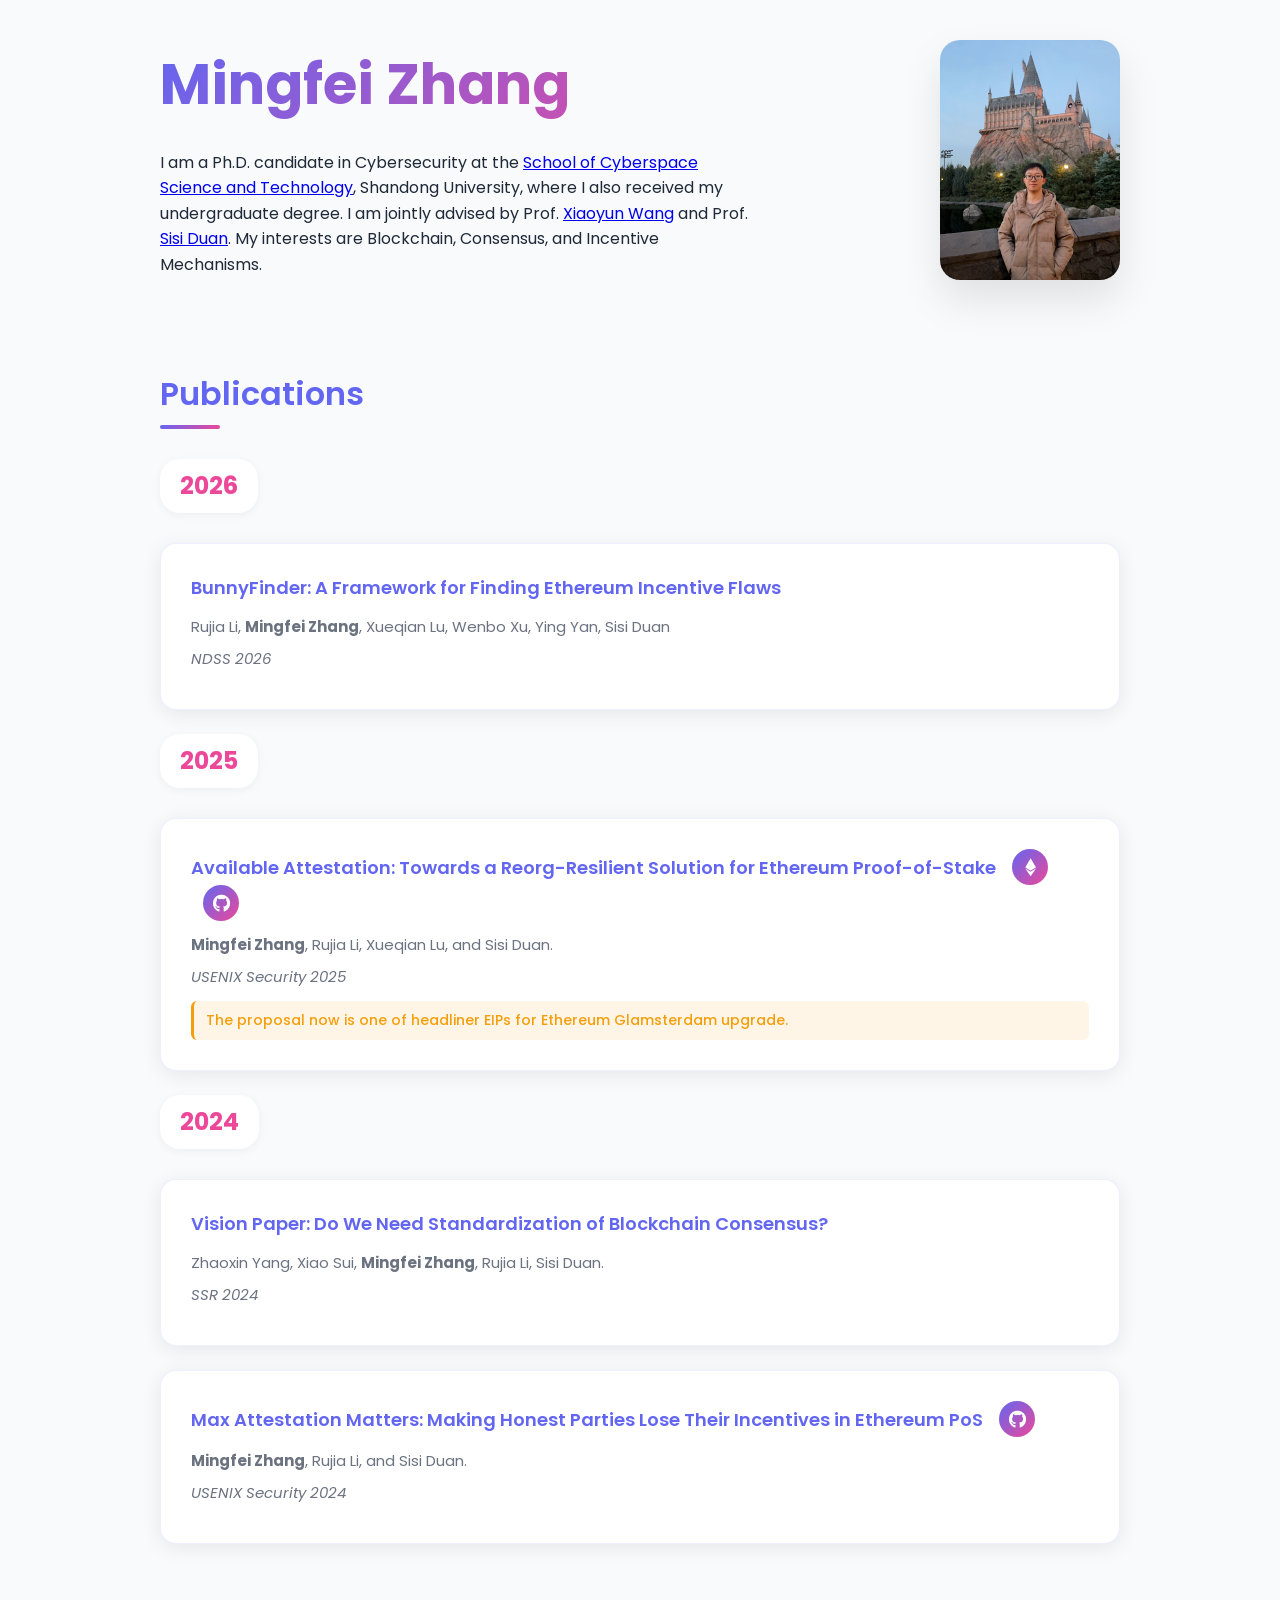
==== index.html @ ae0b6514 "update index.html" ====
<!DOCTYPE html>
<html lang="en">
<head>
  <meta charset="UTF-8">
  <meta name="viewport" content="width=device-width, initial-scale=1.0">
  <meta name="description" content="Mingfei Zhang - Ph.D. candidate in Cybersecurity at Shandong University, specializing in Blockchain, Consensus, and Incentive Mechanisms.">
  <meta name="keywords" content="Mingfei Zhang, Cybersecurity, Blockchain, Consensus, Ethereum, USENIX Security">
  <meta name="author" content="Mingfei Zhang">
  
  <!-- Open Graph / Facebook -->
  <meta property="og:type" content="website">
  <meta property="og:title" content="Mingfei Zhang">
  <meta property="og:description" content="Ph.D. candidate researching Blockchain, Consensus, and Incentive Mechanisms">
  
  <title>Mingfei Zhang</title>

  <link rel="stylesheet" type="text/css" href="template-modern.css">
  <link rel="icon" type="image/png" href="image/icon.png">
  <link rel="stylesheet" href="https://cdnjs.cloudflare.com/ajax/libs/font-awesome/6.0.0/css/all.min.css">
</head>

<body>
  <main>
    <!-- Profile Section -->
    <section class="profile-section">
      <div class="profile-content">
        <div class="profile-text">
          <h1 class="name">Mingfei Zhang</h1>
          <p>I am a Ph.D. candidate in Cybersecurity at the <a href="https://cst.qd.sdu.edu.cn/">School of Cyberspace Science and Technology</a>, Shandong University, where I also received my undergraduate degree.
            I am jointly advised by Prof. <a href="https://www.ias.tsinghua.edu.cn/info/1016/1217.htm">Xiaoyun Wang</a> and Prof. <a href="https://fififish.github.io/sisiduan/">Sisi Duan</a>. My interests are Blockchain, Consensus, and Incentive Mechanisms.
          </p>
        </div>
        <div class="profile-image">
          <img src="image/fig.jpg" alt="Mingfei Zhang - Profile Photo" class="profile-photo">
        </div>
      </div>
    </section>

    <!-- Publications Section -->
    <section class="publications-section">
      <h2 class="section-heading">Publications</h2>
      
      <div class="year-group">
        <h3 class="year-heading">2026</h3>
        <article class="paper-item">
          <h4 class="paper-title">
            <a href="#">
              BunnyFinder: A Framework for Finding Ethereum Incentive Flaws
            </a>
          </h4>
          <p class="paper-authors">
            Rujia Li, <strong>Mingfei Zhang</strong>, Xueqian Lu, Wenbo Xu, Ying Yan, Sisi Duan
          </p>
          <p class="paper-venue"><em>NDSS 2026</em></p>
        </article>
      </div>

      <div class="year-group">
        <h3 class="year-heading">2025</h3>
        <article class="paper-item">
          <h4 class="paper-title">
            <a href="https://www.usenix.org/conference/usenixsecurity25/presentation/zhang-mingfei/">
              Available Attestation: Towards a Reorg-Resilient Solution for Ethereum Proof-of-Stake
            </a>
            <a href="https://eips.ethereum.org/EIPS/eip-7942" class="github-link" aria-label="View EIP-7942 on Ethereum">
              <i class="fab fa-ethereum"></i>
            </a>
            <a href="https://github.com/Mart1i1n/available-attestation" class="github-link" aria-label="View source code on GitHub">
              <i class="fab fa-github"></i>
            </a>
          </h4>
          <p class="paper-authors">
            <strong>Mingfei Zhang</strong>, Rujia Li, Xueqian Lu, and Sisi Duan.
          </p>
          <p class="paper-venue"><em>USENIX Security 2025</em></p>
          <p class="paper-note">The proposal now is one of headliner EIPs for Ethereum Glamsterdam upgrade.</p>
        </article>
      </div>

      <div class="year-group">
        <h3 class="year-heading">2024</h3>
        <article class="paper-item">
          <h4 class="paper-title">
            <a href="https://link.springer.com/chapter/10.1007/978-3-031-87541-0_3">
              Vision Paper: Do We Need Standardization of Blockchain Consensus?
            </a>
          </h4>
          <p class="paper-authors">
            Zhaoxin Yang, Xiao Sui, <strong>Mingfei Zhang</strong>, Rujia Li, Sisi Duan.
          </p>
          <p class="paper-venue"><em>SSR 2024</em></p>
        </article>

        <article class="paper-item">
          <h4 class="paper-title">
            <a href="https://www.usenix.org/conference/usenixsecurity24/presentation/zhang-mingfei">
              Max Attestation Matters: Making Honest Parties Lose Their Incentives in Ethereum PoS
            </a>
            <a href="https://github.com/Mart1i1n/Staircase-Attack" class="github-link" aria-label="View source code on GitHub">
              <i class="fab fa-github"></i>
            </a>
          </h4>
          <p class="paper-authors">
            <strong>Mingfei Zhang</strong>, Rujia Li, and Sisi Duan.
          </p>
          <p class="paper-venue"><em>USENIX Security 2024</em></p>
        </article>
      </div>
    </section>
  </main>
</body>
</html>
---- template-modern.css ----
/* Modern Template - Bold and Contemporary */

@import url('https://fonts.googleapis.com/css2?family=Poppins:wght@300;400;500;600;700&display=swap');

:root {
  --primary-color: #6366f1;
  --secondary-color: #ec4899;
  --accent-color: #f59e0b;
  --text-primary: #1f2937;
  --text-secondary: #6b7280;
  --background: #f8fafc;
  --surface: #ffffff;
  --gradient: linear-gradient(135deg, var(--primary-color), var(--secondary-color));
}

* {
  margin: 0;
  padding: 0;
  box-sizing: border-box;
}

body {
  font-family: 'Poppins', sans-serif;
  font-size: 16px;
  line-height: 1.6;
  color: var(--text-primary);
  background: var(--background);
  max-width: 1000px;
  margin: 0 auto;
  padding: 40px 20px;
}

.name {
  font-size: 56px;
  font-weight: 700;
  background: var(--gradient);
  -webkit-background-clip: text;
  -webkit-text-fill-color: transparent;
  background-clip: text;
  margin-bottom: 20px;
}

.section-heading {
  font-size: 32px;
  font-weight: 600;
  color: var(--primary-color);
  margin: 60px 0 40px 0;
  position: relative;
}

.section-heading::after {
  content: '';
  position: absolute;
  bottom: -10px;
  left: 0;
  width: 60px;
  height: 4px;
  background: var(--gradient);
  border-radius: 2px;
}

.profile-content {
  display: grid;
  grid-template-columns: 2fr 320px;
  gap: 40px;
  margin-bottom: 80px;
  align-items: start;
}

.profile-image {
  text-align: right;
}

.profile-photo {
  width: 180px;
  height: auto;
  max-height: 350px;
  object-fit: contain;
  border-radius: 20px;
  box-shadow: 0 20px 40px rgba(0, 0, 0, 0.1);
  transition: transform 0.3s ease;
}

.profile-photo:hover {
  transform: translateY(0px);
}

.paper-item {
  background: var(--surface);
  padding: 30px;
  border-radius: 16px;
  margin-bottom: 24px;
  box-shadow: 0 4px 20px rgba(0, 0, 0, 0.08);
  transition: all 0.3s ease;
  border: 1px solid rgba(99, 102, 241, 0.1);
}

.paper-item:hover {
  transform: translateY(-2px);
  box-shadow: 0 8px 30px rgba(0, 0, 0, 0.12);
}

.paper-title {
  font-size: 18px;
  font-weight: 600;
  margin-bottom: 12px;
}

.paper-title a {
  color: var(--primary-color);
  text-decoration: none;
}

.paper-authors {
  margin: 8px 0;
  color: var(--text-secondary);
  font-size: 15px;
}

.paper-venue {
  margin: 8px 0;
  font-style: italic;
  color: var(--text-secondary);
  font-size: 15px;
}

.paper-note {
  margin: 12px 0 0 0;
  font-size: 14px;
  color: var(--accent-color);
  font-weight: 500;
  padding: 8px 12px;
  background: rgba(245, 158, 11, 0.1);
  border-radius: 6px;
  border-left: 3px solid var(--accent-color);
}

.year-heading {
  font-size: 24px;
  font-weight: 700;
  color: var(--secondary-color);
  margin-bottom: 30px;
  display: inline-block;
  background: var(--surface);
  padding: 8px 20px;
  border-radius: 20px;
  box-shadow: 0 2px 10px rgba(0, 0, 0, 0.05);
}

.github-link {
  display: inline-flex;
  align-items: center;
  justify-content: center;
  width: 36px;
  height: 36px;
  background: var(--gradient);
  color: white !important;
  border-radius: 50%;
  margin-left: 12px;
  transition: transform 0.2s ease;
  border: none !important;
}

.github-link:hover {
  transform: scale(1.1);
}

@media (max-width: 768px) {
  .profile-content {
    grid-template-columns: 1fr;
    text-align: center;
  }
  
  .profile-image {
    text-align: center;
  }
  
  .profile-photo {
    width: 220px;
    height: auto;
    max-height: 300px;
  }
  .name {
    font-size: 45px;
  }
}
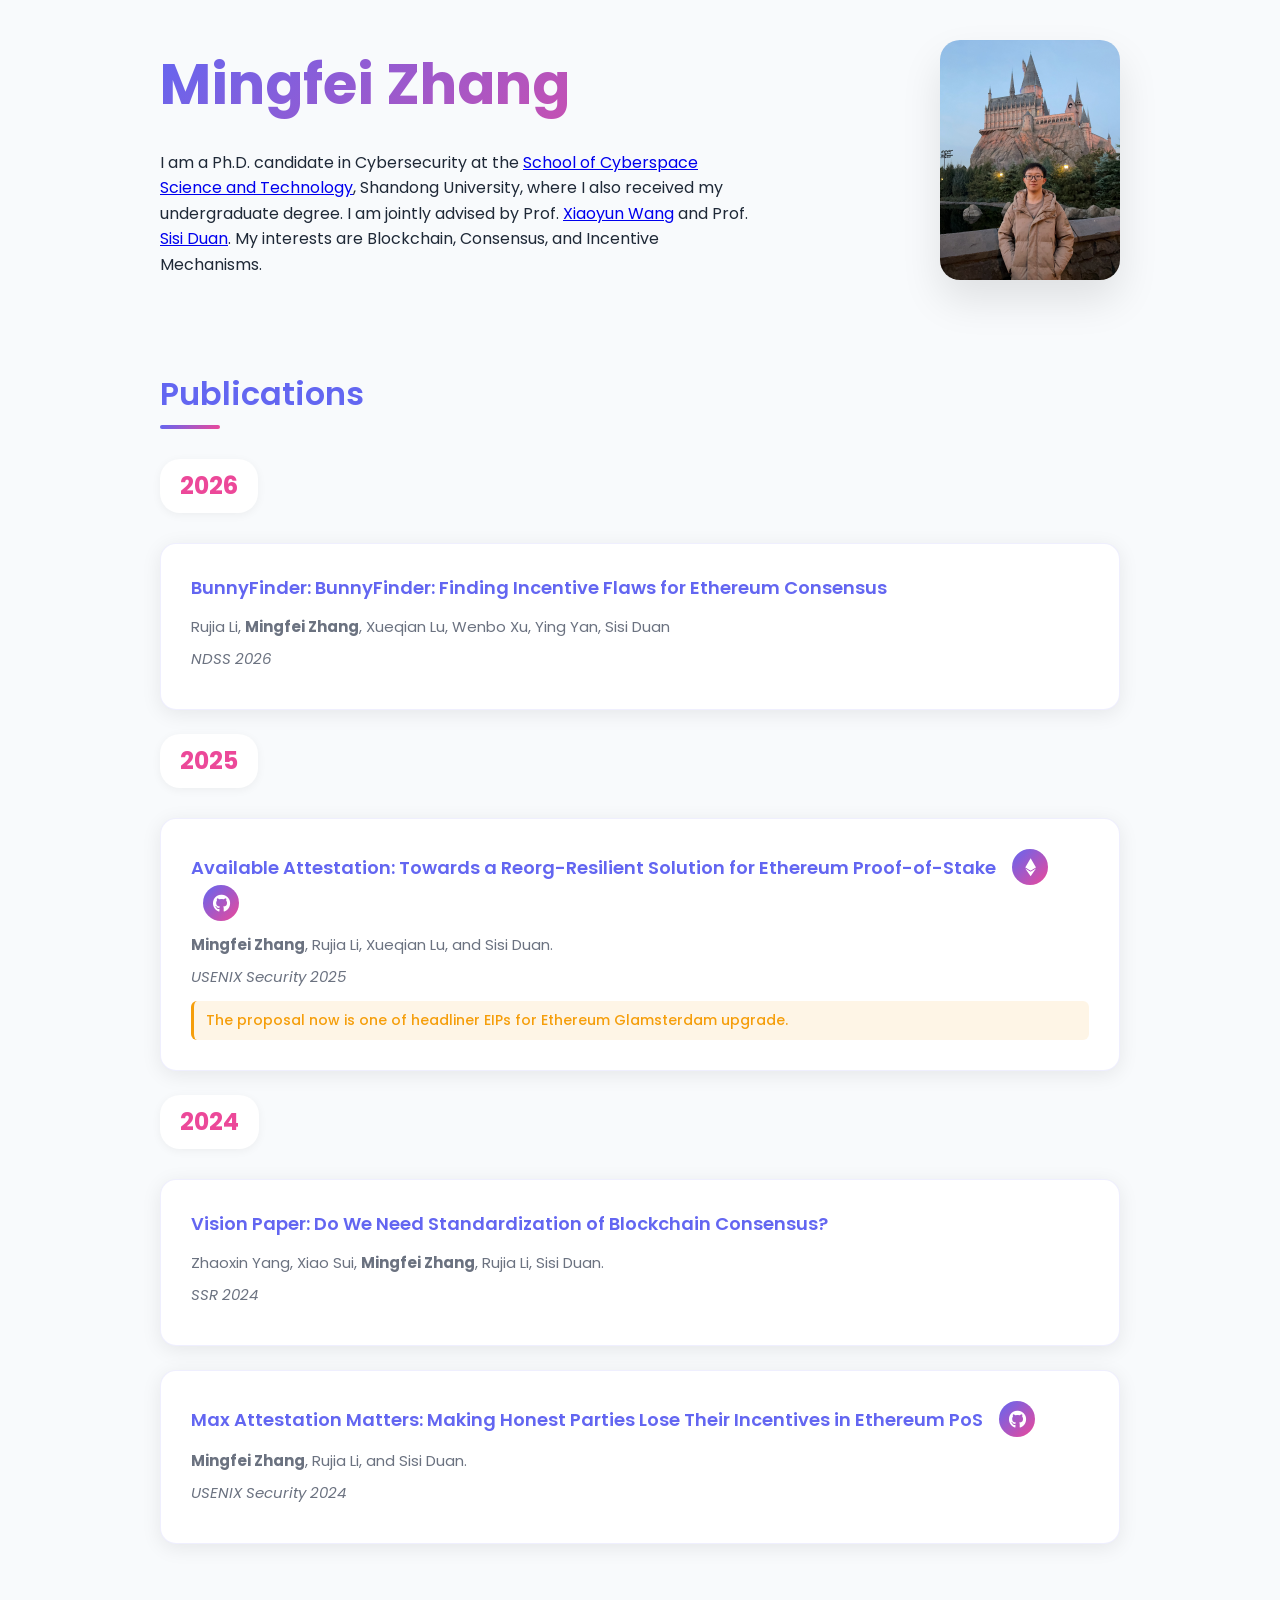
==== commit 91e2f1b3: "update index.html" ====
--- a/index.html
+++ b/index.html
@@ -45,7 +45,7 @@
         <article class="paper-item">
           <h4 class="paper-title">
             <a href="#">
-              BunnyFinder: A Framework for Finding Ethereum Incentive Flaws
+              BunnyFinder: BunnyFinder: Finding Incentive Flaws for Ethereum Consensus
             </a>
           </h4>
           <p class="paper-authors">
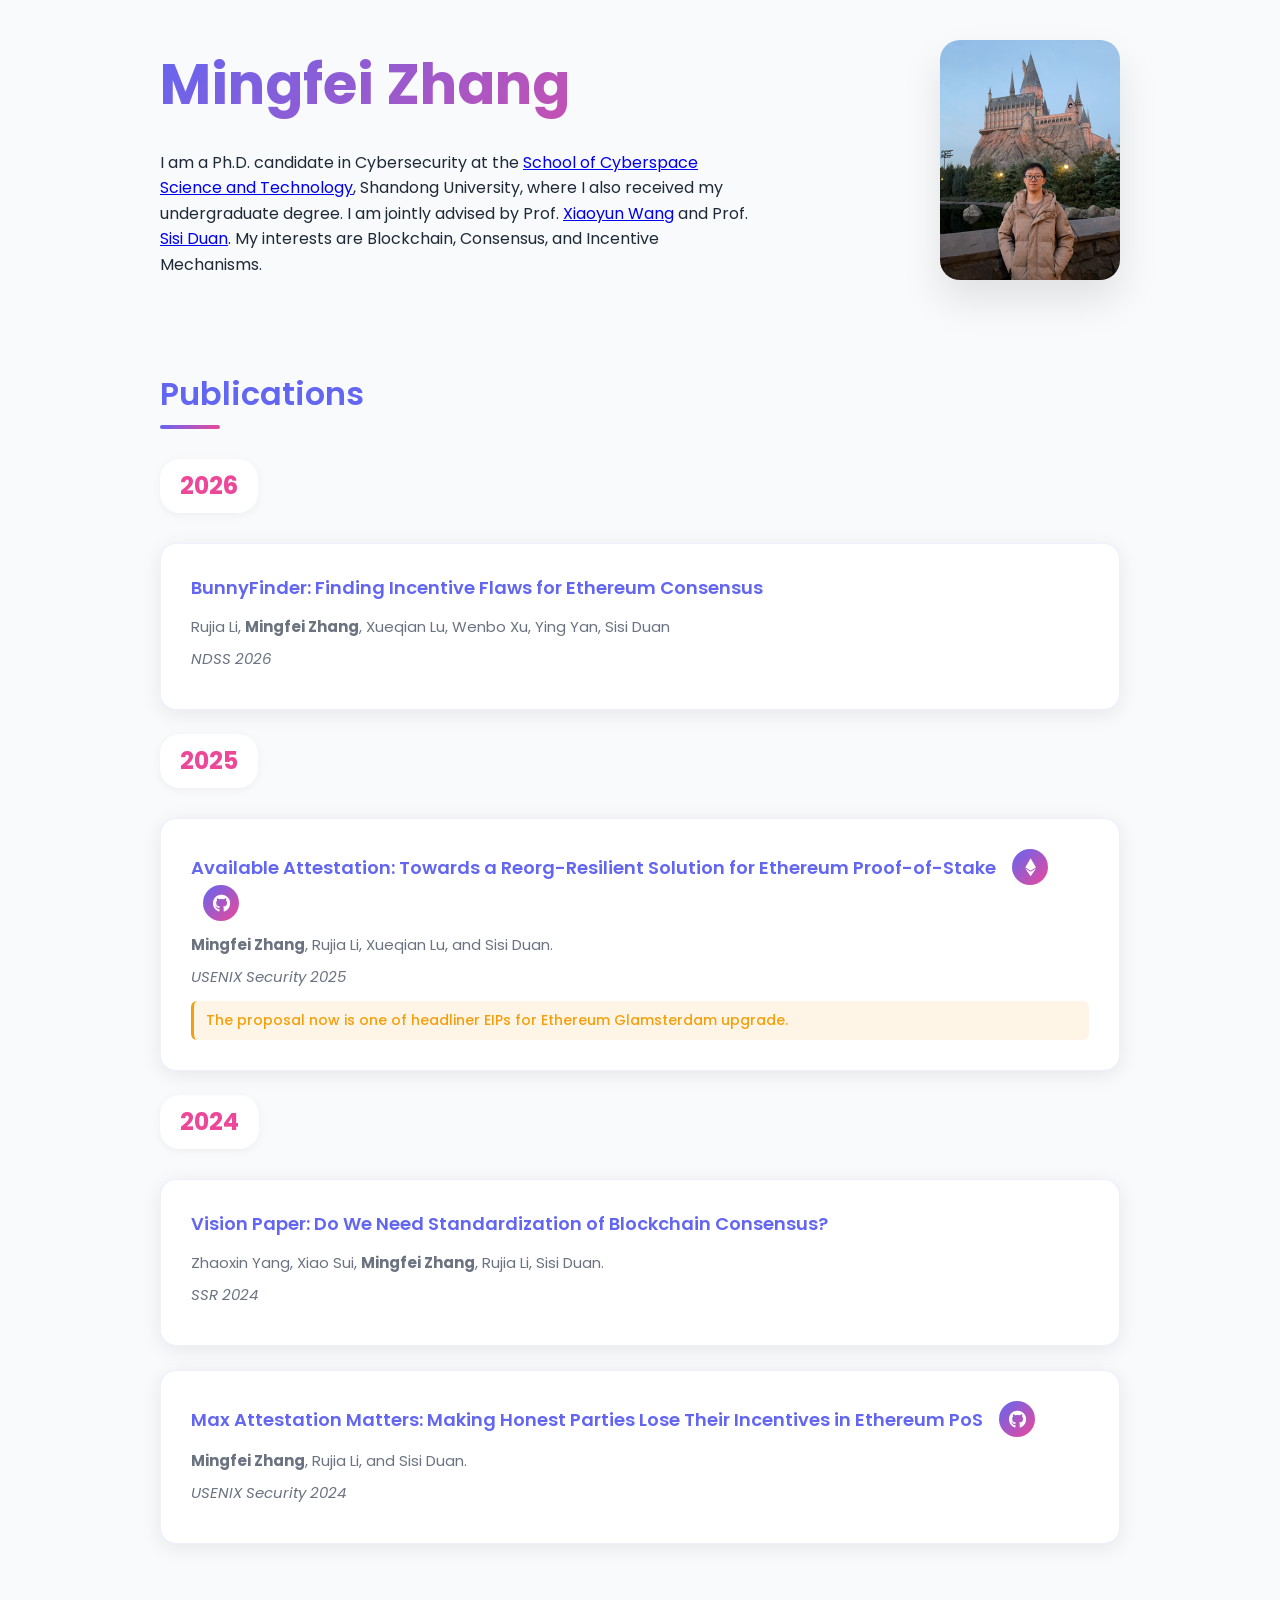
==== commit 730bf490: "update index.html" ====
--- a/index.html
+++ b/index.html
@@ -45,7 +45,7 @@
         <article class="paper-item">
           <h4 class="paper-title">
             <a href="#">
-              BunnyFinder: BunnyFinder: Finding Incentive Flaws for Ethereum Consensus
+              BunnyFinder: Finding Incentive Flaws for Ethereum Consensus
             </a>
           </h4>
           <p class="paper-authors">
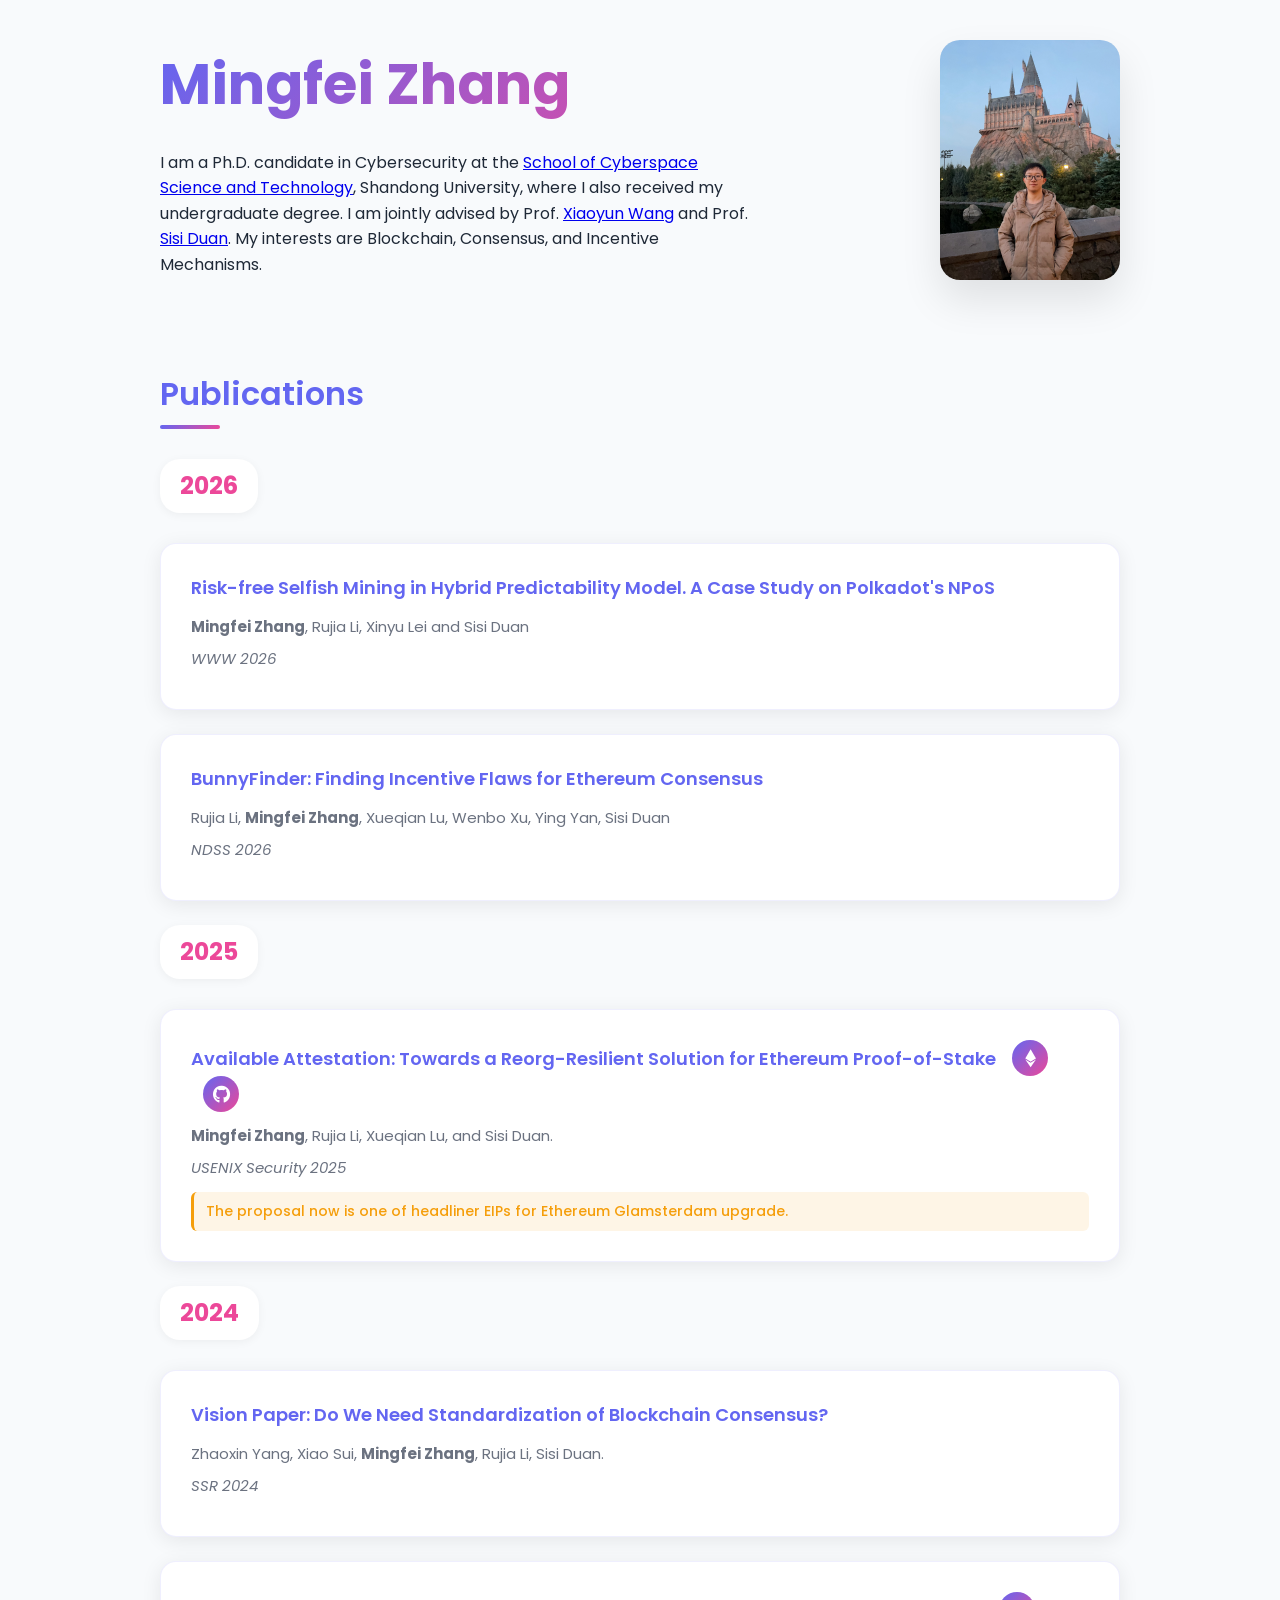
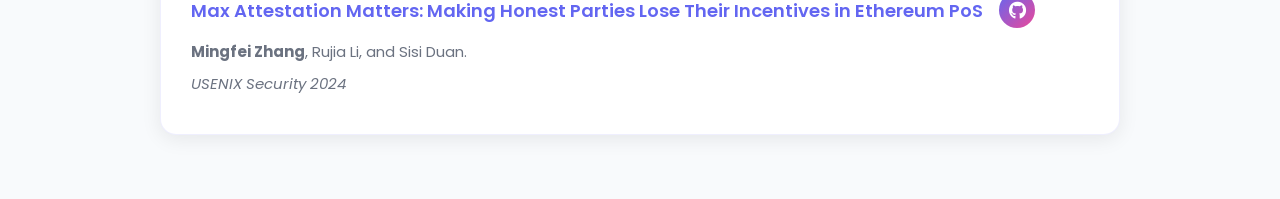
==== commit adf3eff5: "update www2026" ====
--- a/index.html
+++ b/index.html
@@ -45,6 +45,18 @@
         <article class="paper-item">
           <h4 class="paper-title">
             <a href="#">
+              Risk-free Selfish Mining in Hybrid Predictability Model. A Case Study on Polkadot's NPoS
+            </a>
+          </h4>
+          <p class="paper-authors">
+            <strong>Mingfei Zhang</strong>, Rujia Li, Xinyu Lei and Sisi Duan
+          </p>
+          <p class="paper-venue"><em>WWW 2026</em></p>
+        </article>
+      </div>
+        <article class="paper-item">
+          <h4 class="paper-title">
+            <a href="https://eprint.iacr.org/2025/1610.pdf">
               BunnyFinder: Finding Incentive Flaws for Ethereum Consensus
             </a>
           </h4>
@@ -53,7 +65,7 @@
           </p>
           <p class="paper-venue"><em>NDSS 2026</em></p>
         </article>
-      </div>
+
 
       <div class="year-group">
         <h3 class="year-heading">2025</h3>
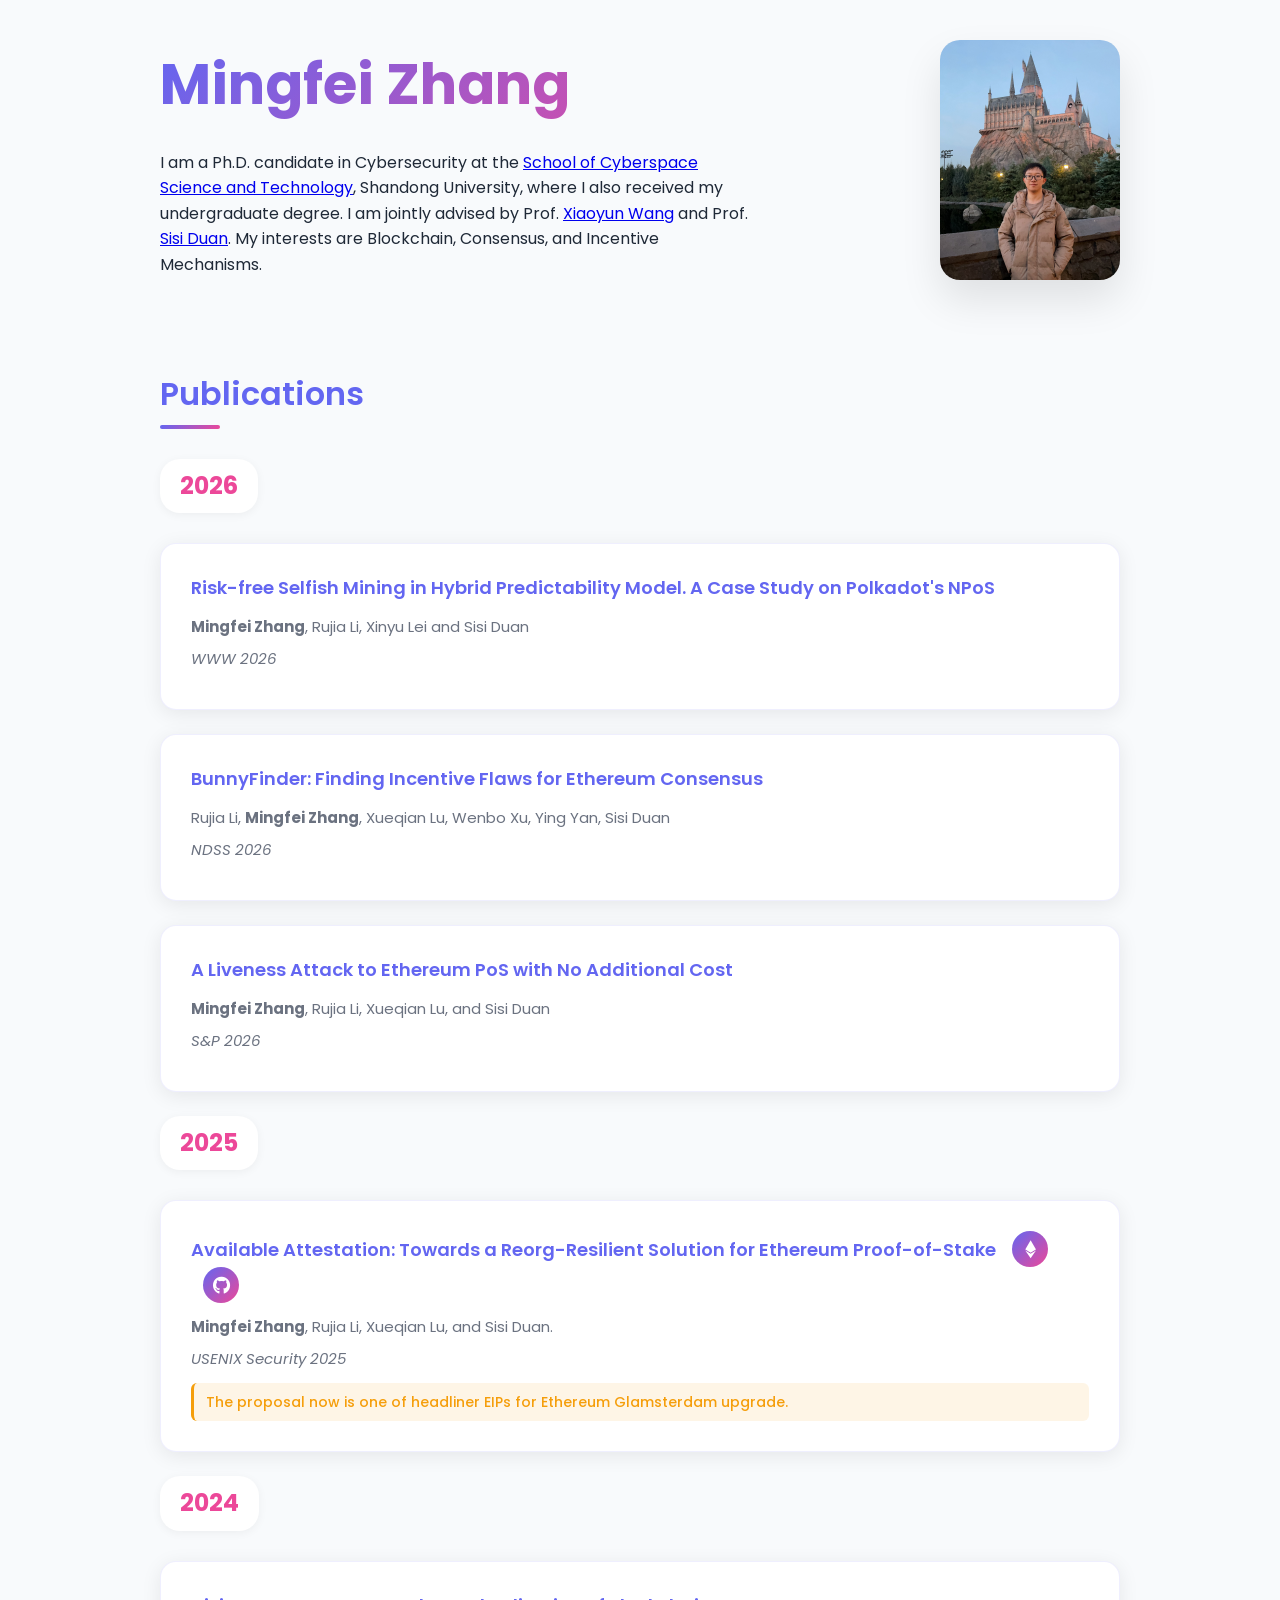
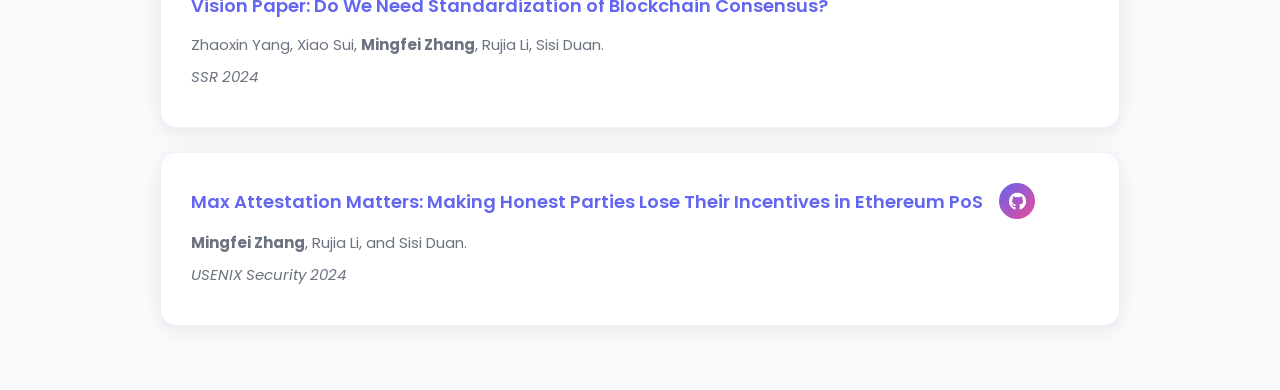
==== commit 3b1ad874: "update paper" ====
--- a/index.html
+++ b/index.html
@@ -66,6 +66,18 @@
           <p class="paper-venue"><em>NDSS 2026</em></p>
         </article>
 
+        <article class="paper-item">
+          <h4 class="paper-title">
+            <a href="#">
+              A Liveness Attack to Ethereum PoS with No Additional Cost
+            </a>
+          </h4>
+          <p class="paper-authors">
+            <strong>Mingfei Zhang</strong>, Rujia Li, Xueqian Lu, and Sisi Duan
+          </p>
+          <p class="paper-venue"><em>S&amp;P 2026</em></p>
+        </article>
+
 
       <div class="year-group">
         <h3 class="year-heading">2025</h3>
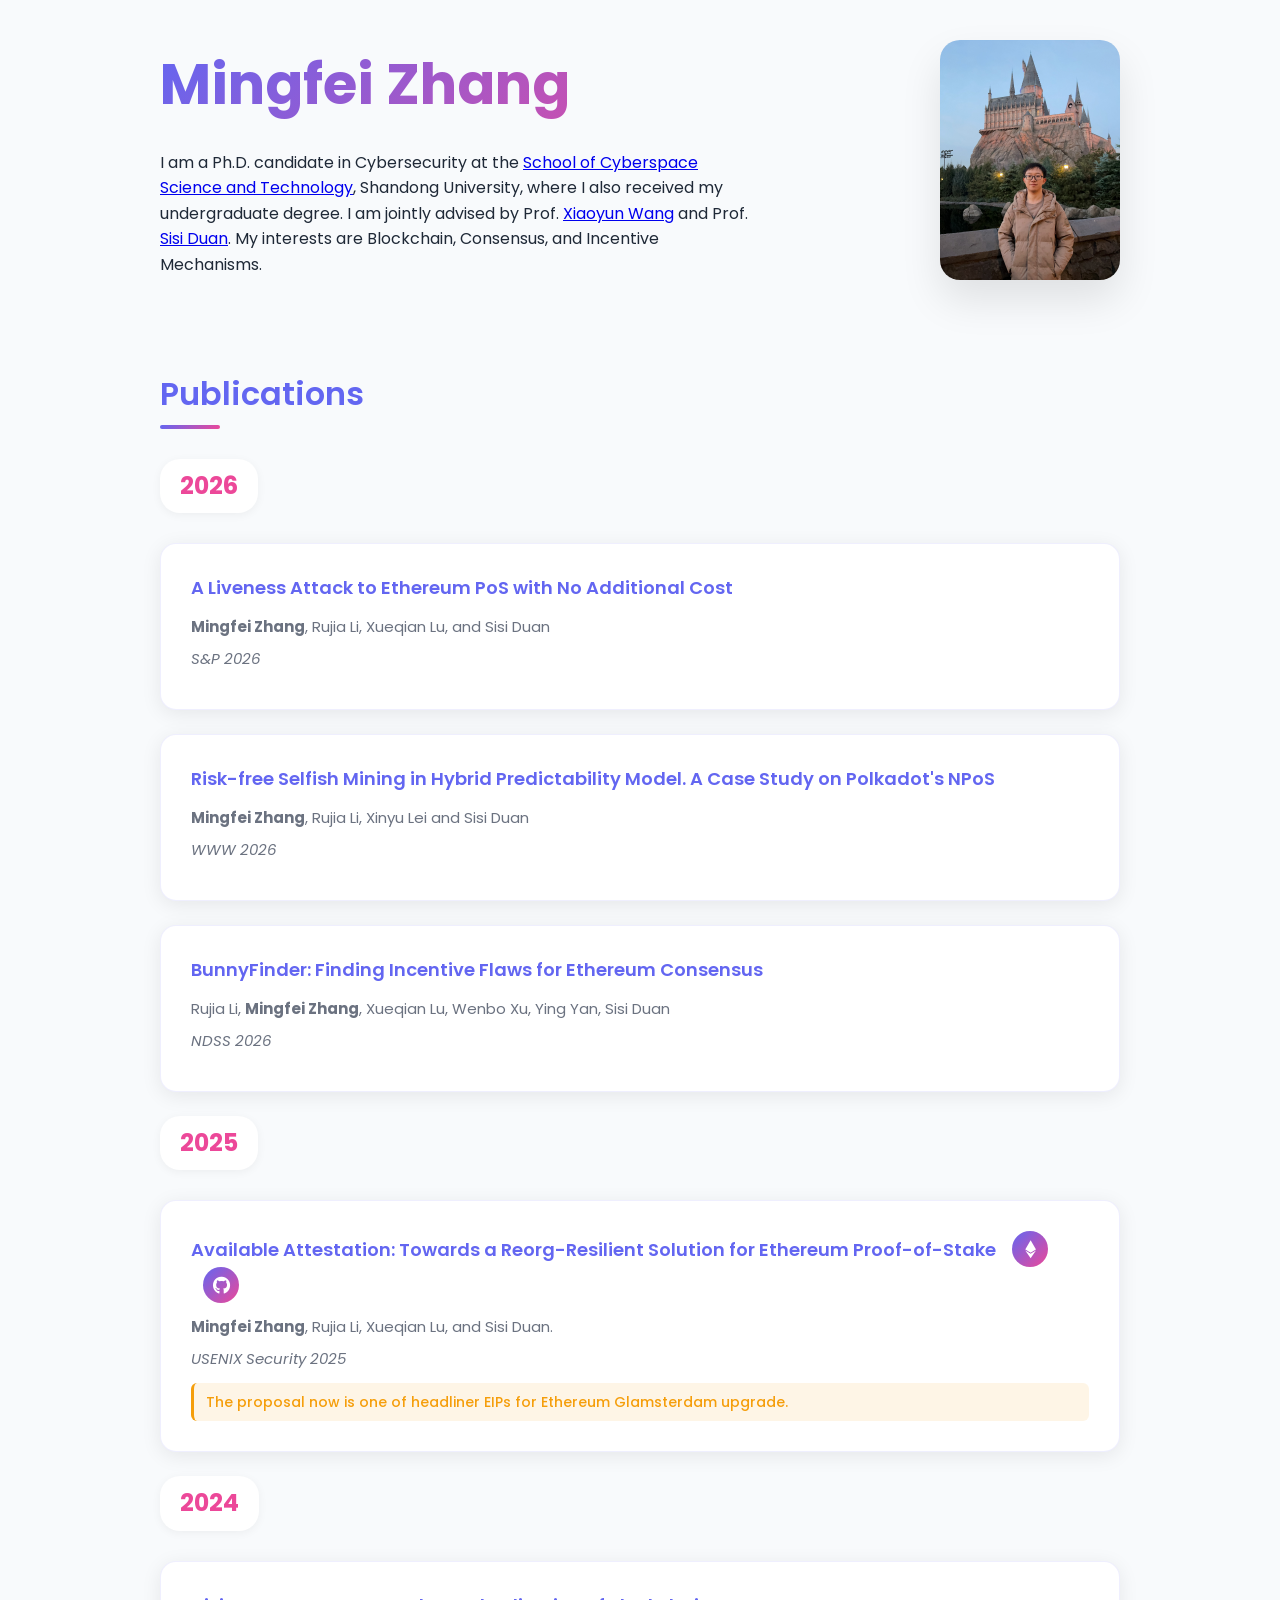
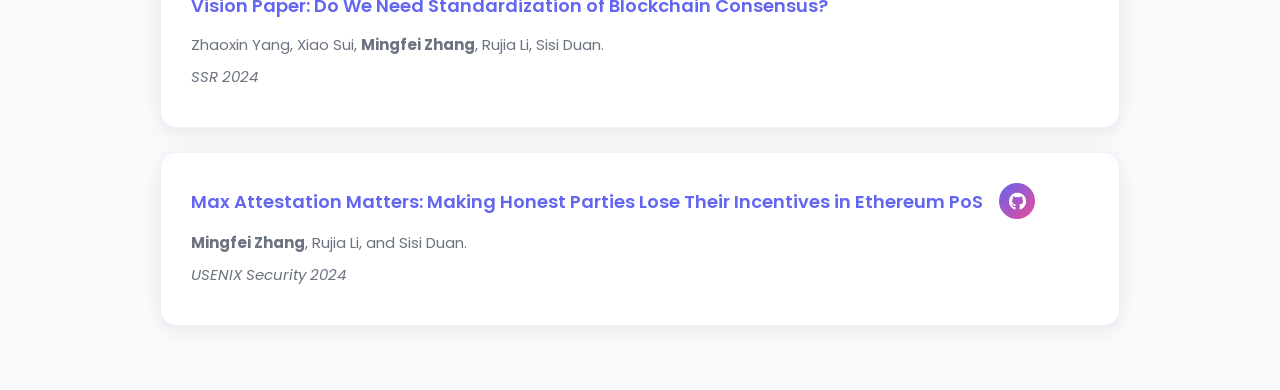
==== commit efdb6044: "update paper" ====
--- a/index.html
+++ b/index.html
@@ -38,10 +38,22 @@
 
     <!-- Publications Section -->
     <section class="publications-section">
-      <h2 class="section-heading">Publications</h2>
-      
+      <h2 class="section-heading">Publications</h2> 
       <div class="year-group">
         <h3 class="year-heading">2026</h3>
+
+        <article class="paper-item">
+          <h4 class="paper-title">
+            <a href="#">
+              A Liveness Attack to Ethereum PoS with No Additional Cost
+            </a>
+          </h4>
+          <p class="paper-authors">
+            <strong>Mingfei Zhang</strong>, Rujia Li, Xueqian Lu, and Sisi Duan
+          </p>
+          <p class="paper-venue"><em>S&amp;P 2026</em></p>
+        </article>
+      </div>
         <article class="paper-item">
           <h4 class="paper-title">
             <a href="#">
@@ -65,20 +77,7 @@
           </p>
           <p class="paper-venue"><em>NDSS 2026</em></p>
         </article>
-
-        <article class="paper-item">
-          <h4 class="paper-title">
-            <a href="#">
-              A Liveness Attack to Ethereum PoS with No Additional Cost
-            </a>
-          </h4>
-          <p class="paper-authors">
-            <strong>Mingfei Zhang</strong>, Rujia Li, Xueqian Lu, and Sisi Duan
-          </p>
-          <p class="paper-venue"><em>S&amp;P 2026</em></p>
-        </article>
-
-
+        
       <div class="year-group">
         <h3 class="year-heading">2025</h3>
         <article class="paper-item">
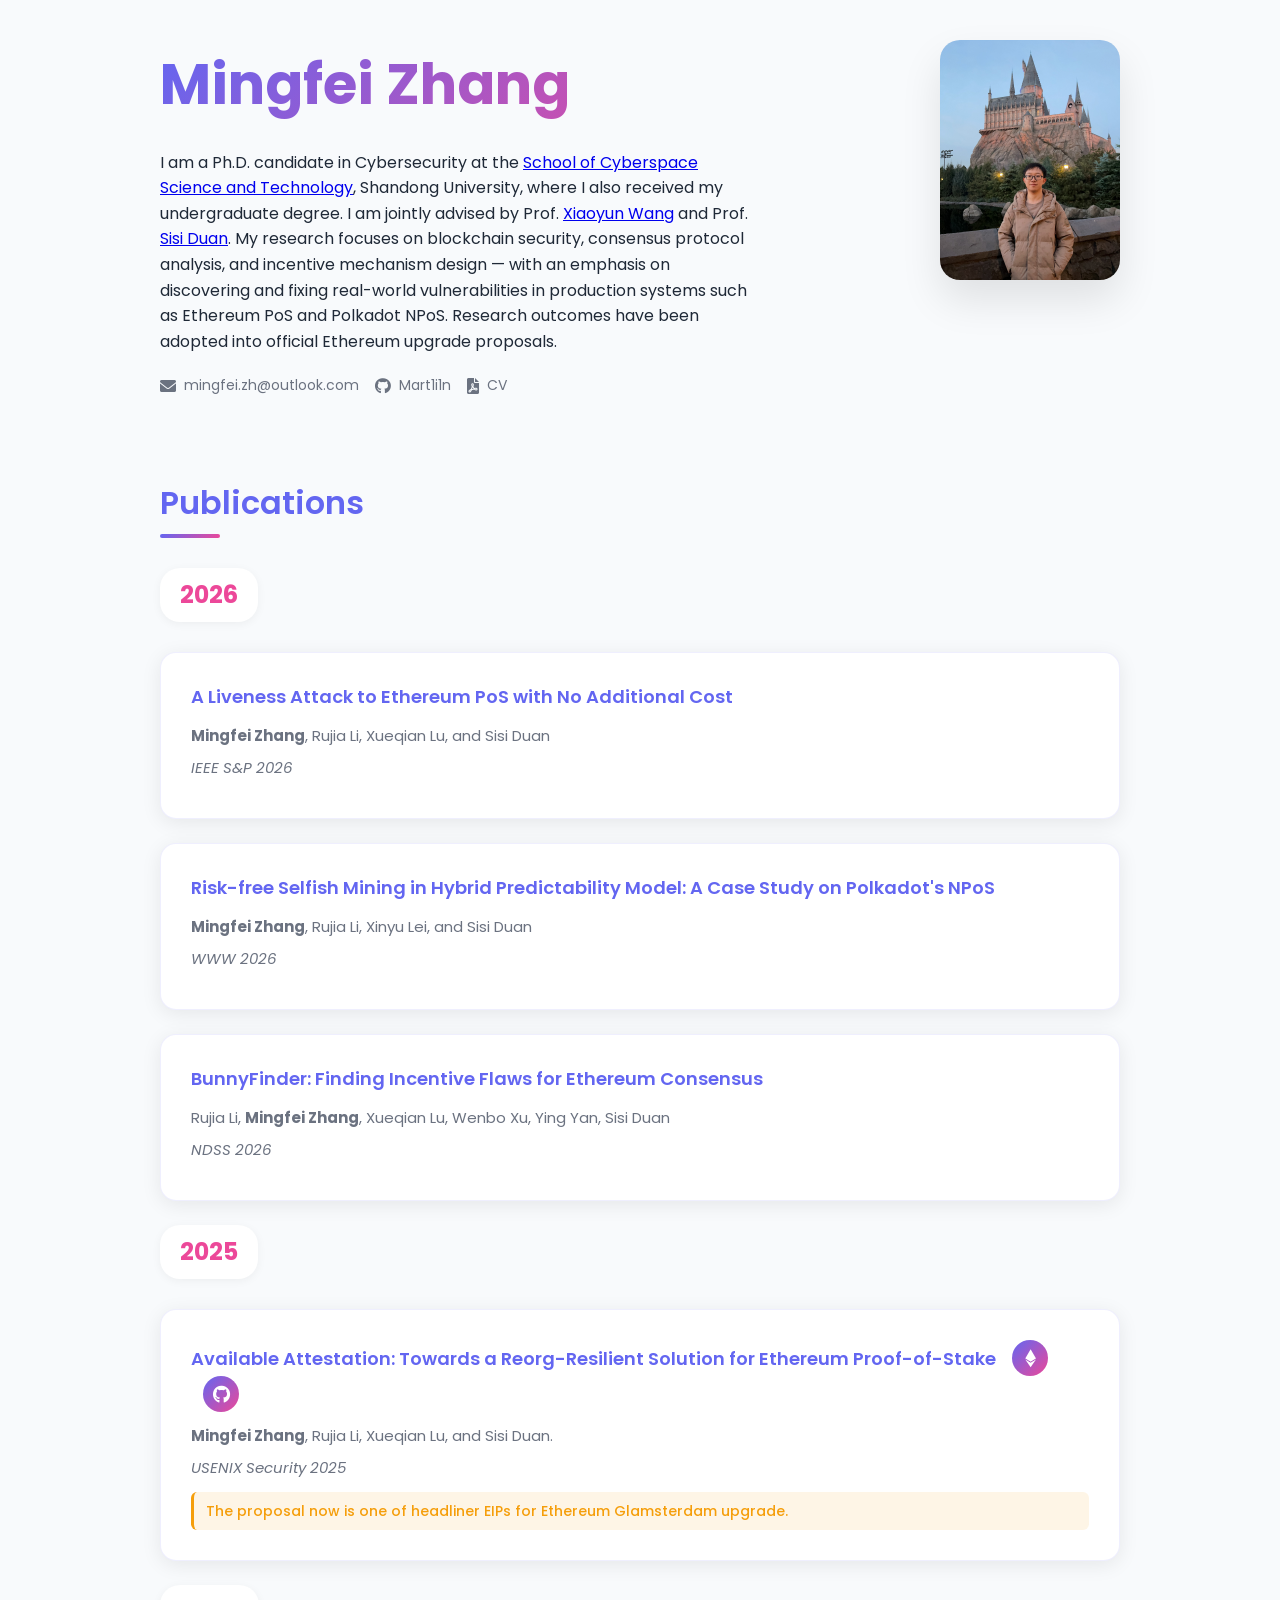
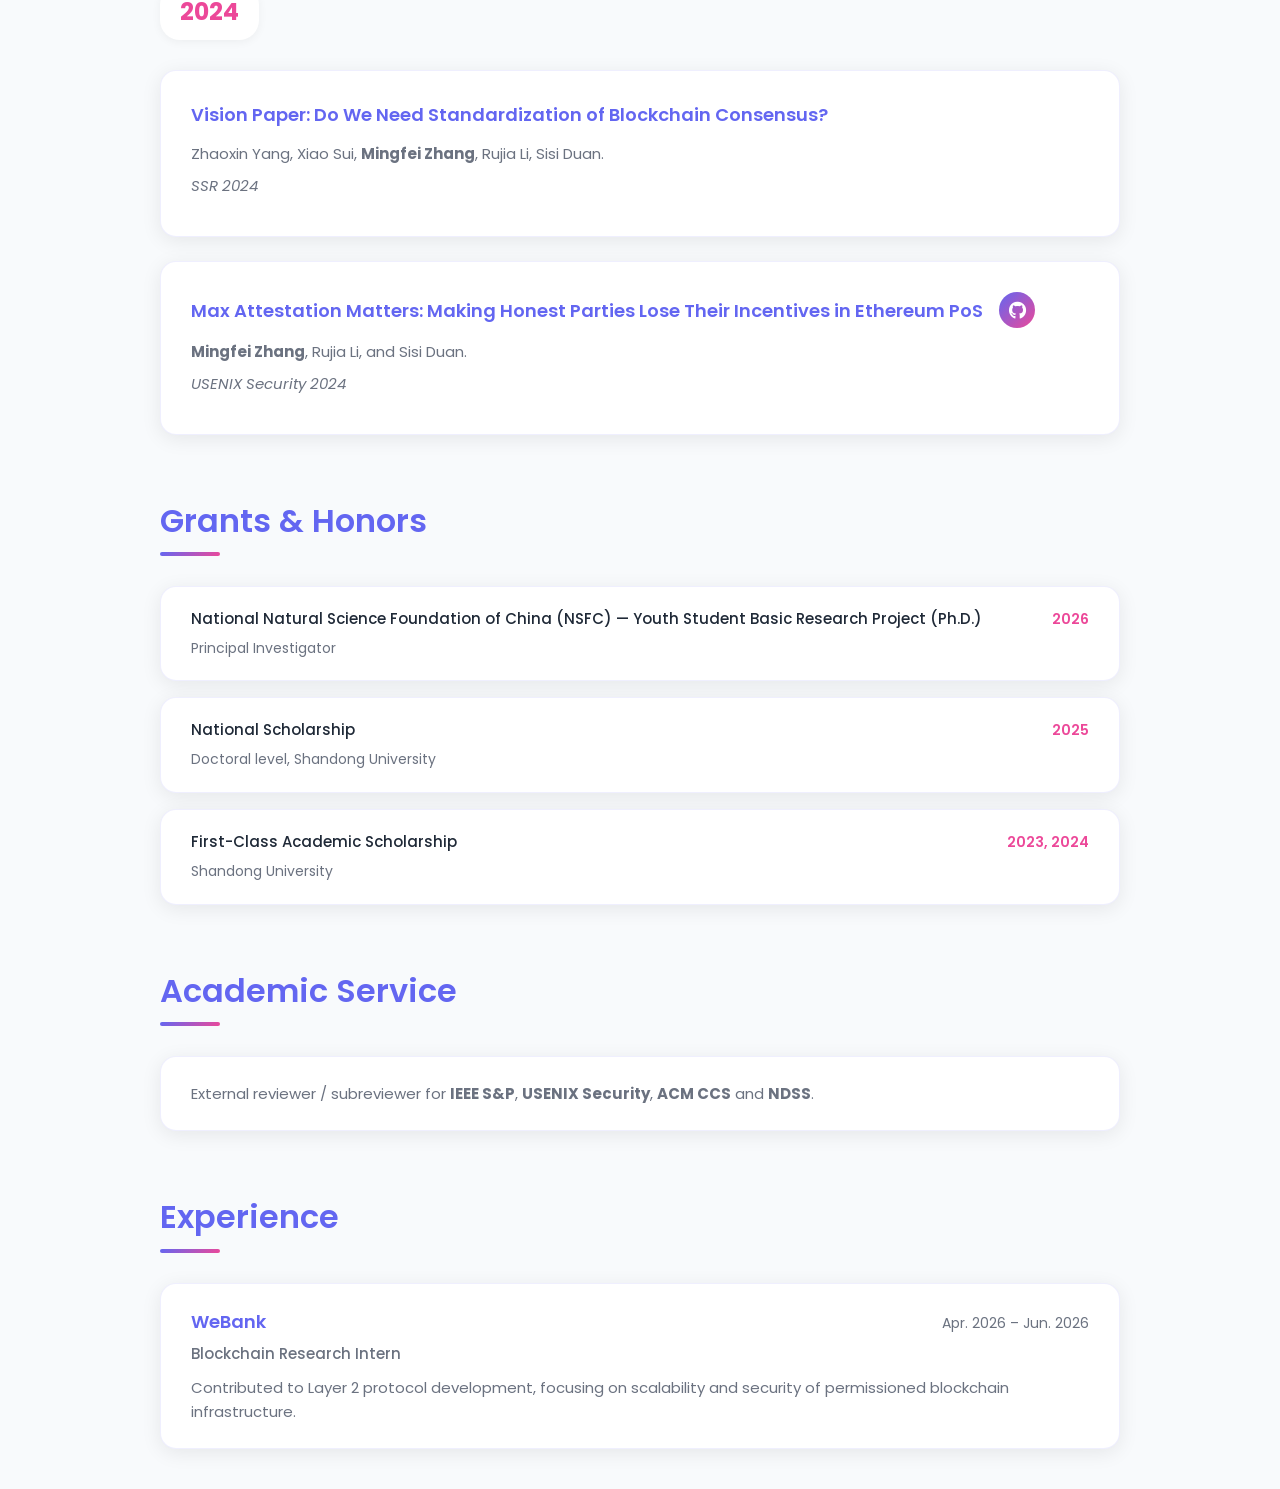
==== commit fb7d9296: "update cv" ====
--- a/index.html
+++ b/index.html
@@ -6,12 +6,12 @@
   <meta name="description" content="Mingfei Zhang - Ph.D. candidate in Cybersecurity at Shandong University, specializing in Blockchain, Consensus, and Incentive Mechanisms.">
   <meta name="keywords" content="Mingfei Zhang, Cybersecurity, Blockchain, Consensus, Ethereum, USENIX Security">
   <meta name="author" content="Mingfei Zhang">
-  
+
   <!-- Open Graph / Facebook -->
   <meta property="og:type" content="website">
   <meta property="og:title" content="Mingfei Zhang">
   <meta property="og:description" content="Ph.D. candidate researching Blockchain, Consensus, and Incentive Mechanisms">
-  
+
   <title>Mingfei Zhang</title>
 
   <link rel="stylesheet" type="text/css" href="template-modern.css">
@@ -27,8 +27,20 @@
         <div class="profile-text">
           <h1 class="name">Mingfei Zhang</h1>
           <p>I am a Ph.D. candidate in Cybersecurity at the <a href="https://cst.qd.sdu.edu.cn/">School of Cyberspace Science and Technology</a>, Shandong University, where I also received my undergraduate degree.
-            I am jointly advised by Prof. <a href="https://www.ias.tsinghua.edu.cn/info/1016/1217.htm">Xiaoyun Wang</a> and Prof. <a href="https://fififish.github.io/sisiduan/">Sisi Duan</a>. My interests are Blockchain, Consensus, and Incentive Mechanisms.
+            I am jointly advised by Prof. <a href="https://www.ias.tsinghua.edu.cn/info/1016/1217.htm">Xiaoyun Wang</a> and Prof. <a href="https://fififish.github.io/sisiduan/">Sisi Duan</a>.
+            My research focuses on blockchain security, consensus protocol analysis, and incentive mechanism design — with an emphasis on discovering and fixing real-world vulnerabilities in production systems such as Ethereum PoS and Polkadot NPoS. Research outcomes have been adopted into official Ethereum upgrade proposals.
           </p>
+          <div class="contact-links">
+            <a href="mailto:mingfei.zh@outlook.com" class="contact-link">
+              <i class="fas fa-envelope"></i> mingfei.zh@outlook.com
+            </a>
+            <a href="https://github.com/Mart1i1n" class="contact-link">
+              <i class="fab fa-github"></i> Mart1i1n
+            </a>
+            <a href="Mingfei_Zhang_Resume.pdf" class="contact-link" target="_blank">
+              <i class="fas fa-file-pdf"></i> CV
+            </a>
+          </div>
         </div>
         <div class="profile-image">
           <img src="image/fig.jpg" alt="Mingfei Zhang - Profile Photo" class="profile-photo">
@@ -38,7 +50,8 @@
 
     <!-- Publications Section -->
     <section class="publications-section">
-      <h2 class="section-heading">Publications</h2> 
+      <h2 class="section-heading">Publications</h2>
+
       <div class="year-group">
         <h3 class="year-heading">2026</h3>
 
@@ -51,21 +64,21 @@
           <p class="paper-authors">
             <strong>Mingfei Zhang</strong>, Rujia Li, Xueqian Lu, and Sisi Duan
           </p>
-          <p class="paper-venue"><em>S&amp;P 2026</em></p>
+          <p class="paper-venue"><em>IEEE S&amp;P 2026</em></p>
         </article>
-      </div>
+
         <article class="paper-item">
           <h4 class="paper-title">
-            <a href="#">
-              Risk-free Selfish Mining in Hybrid Predictability Model. A Case Study on Polkadot's NPoS
+            <a href="https://dl.acm.org/doi/abs/10.1145/3774904.3792560">
+              Risk-free Selfish Mining in Hybrid Predictability Model: A Case Study on Polkadot's NPoS
             </a>
           </h4>
           <p class="paper-authors">
-            <strong>Mingfei Zhang</strong>, Rujia Li, Xinyu Lei and Sisi Duan
+            <strong>Mingfei Zhang</strong>, Rujia Li, Xinyu Lei, and Sisi Duan
           </p>
           <p class="paper-venue"><em>WWW 2026</em></p>
         </article>
-      </div>
+
         <article class="paper-item">
           <h4 class="paper-title">
             <a href="https://eprint.iacr.org/2025/1610.pdf">
@@ -77,7 +90,8 @@
           </p>
           <p class="paper-venue"><em>NDSS 2026</em></p>
         </article>
-        
+      </div>
+
       <div class="year-group">
         <h3 class="year-heading">2025</h3>
         <article class="paper-item">
@@ -130,6 +144,53 @@
         </article>
       </div>
     </section>
+
+    <!-- Grants & Honors Section -->
+    <section class="honors-section">
+      <h2 class="section-heading">Grants &amp; Honors</h2>
+      <ul class="honors-list">
+        <li class="honor-item">
+          <div class="honor-main">
+            <span class="honor-name">National Natural Science Foundation of China (NSFC) — Youth Student Basic Research Project (Ph.D.)</span>
+            <span class="honor-year">2026</span>
+          </div>
+          <span class="honor-note">Principal Investigator</span>
+        </li>
+        <li class="honor-item">
+          <div class="honor-main">
+            <span class="honor-name">National Scholarship</span>
+            <span class="honor-year">2025</span>
+          </div>
+          <span class="honor-note">Doctoral level, Shandong University</span>
+        </li>
+        <li class="honor-item">
+          <div class="honor-main">
+            <span class="honor-name">First-Class Academic Scholarship</span>
+            <span class="honor-year">2023, 2024</span>
+          </div>
+          <span class="honor-note">Shandong University</span>
+        </li>
+      </ul>
+    </section>
+
+    <!-- Academic Service Section -->
+    <section class="service-section">
+      <h2 class="section-heading">Academic Service</h2>
+      <p>External reviewer / subreviewer for <strong>IEEE S&amp;P</strong>, <strong>USENIX Security</strong>, <strong>ACM CCS</strong> and <strong>NDSS</strong>.</p>
+    </section>
+
+    <!-- Experience Section -->
+    <section class="experience-section">
+      <h2 class="section-heading">Experience</h2>
+      <div class="exp-item">
+        <div class="exp-header">
+          <span class="exp-org">WeBank</span>
+          <span class="exp-period">Apr. 2026 – Jun. 2026</span>
+        </div>
+        <div class="exp-role">Blockchain Research Intern</div>
+        <p class="exp-desc">Contributed to Layer 2 protocol development, focusing on scalability and security of permissioned blockchain infrastructure.</p>
+      </div>
+    </section>
   </main>
 </body>
-</html>+</html>
--- a/template-modern.css
+++ b/template-modern.css
@@ -165,6 +165,125 @@
   transform: scale(1.1);
 }
 
+/* Contact links */
+.contact-links {
+  display: flex;
+  flex-wrap: wrap;
+  gap: 16px;
+  margin-top: 20px;
+}
+
+.contact-link {
+  display: inline-flex;
+  align-items: center;
+  gap: 8px;
+  color: var(--text-secondary);
+  text-decoration: none;
+  font-size: 14px;
+  transition: color 0.2s ease;
+}
+
+.contact-link:hover {
+  color: var(--primary-color);
+}
+
+.contact-link i {
+  font-size: 16px;
+}
+
+/* Experience section */
+.exp-item {
+  background: var(--surface);
+  padding: 24px 30px;
+  border-radius: 16px;
+  box-shadow: 0 4px 20px rgba(0, 0, 0, 0.08);
+  border: 1px solid rgba(99, 102, 241, 0.1);
+}
+
+.exp-header {
+  display: flex;
+  justify-content: space-between;
+  align-items: baseline;
+  margin-bottom: 6px;
+}
+
+.exp-org {
+  font-size: 18px;
+  font-weight: 600;
+  color: var(--primary-color);
+}
+
+.exp-period {
+  font-size: 14px;
+  color: var(--text-secondary);
+}
+
+.exp-role {
+  font-size: 15px;
+  font-weight: 500;
+  color: var(--text-secondary);
+  margin-bottom: 10px;
+}
+
+.exp-desc {
+  font-size: 15px;
+  color: var(--text-secondary);
+}
+
+/* Honors section */
+.honors-list {
+  list-style: none;
+  display: flex;
+  flex-direction: column;
+  gap: 16px;
+}
+
+.honor-item {
+  background: var(--surface);
+  padding: 20px 30px;
+  border-radius: 16px;
+  box-shadow: 0 4px 20px rgba(0, 0, 0, 0.08);
+  border: 1px solid rgba(99, 102, 241, 0.1);
+}
+
+.honor-main {
+  display: flex;
+  justify-content: space-between;
+  align-items: baseline;
+  gap: 16px;
+  margin-bottom: 4px;
+}
+
+.honor-name {
+  font-size: 15px;
+  font-weight: 500;
+  color: var(--text-primary);
+}
+
+.honor-year {
+  font-size: 14px;
+  font-weight: 600;
+  color: var(--secondary-color);
+  white-space: nowrap;
+}
+
+.honor-note {
+  font-size: 14px;
+  color: var(--text-secondary);
+}
+
+/* Academic service section */
+.service-section p {
+  background: var(--surface);
+  padding: 24px 30px;
+  border-radius: 16px;
+  box-shadow: 0 4px 20px rgba(0, 0, 0, 0.08);
+  border: 1px solid rgba(99, 102, 241, 0.1);
+  font-size: 15px;
+  color: var(--text-secondary);
+  line-height: 1.7;
+}
+
 @media (max-width: 768px) {
   .profile-content {
     grid-template-columns: 1fr;
@@ -180,7 +299,14 @@
     height: auto;
     max-height: 300px;
   }
+
   .name {
     font-size: 45px;
   }
-}
+
+  .exp-header,
+  .honor-main {
+    flex-direction: column;
+    gap: 4px;
+  }
+}
